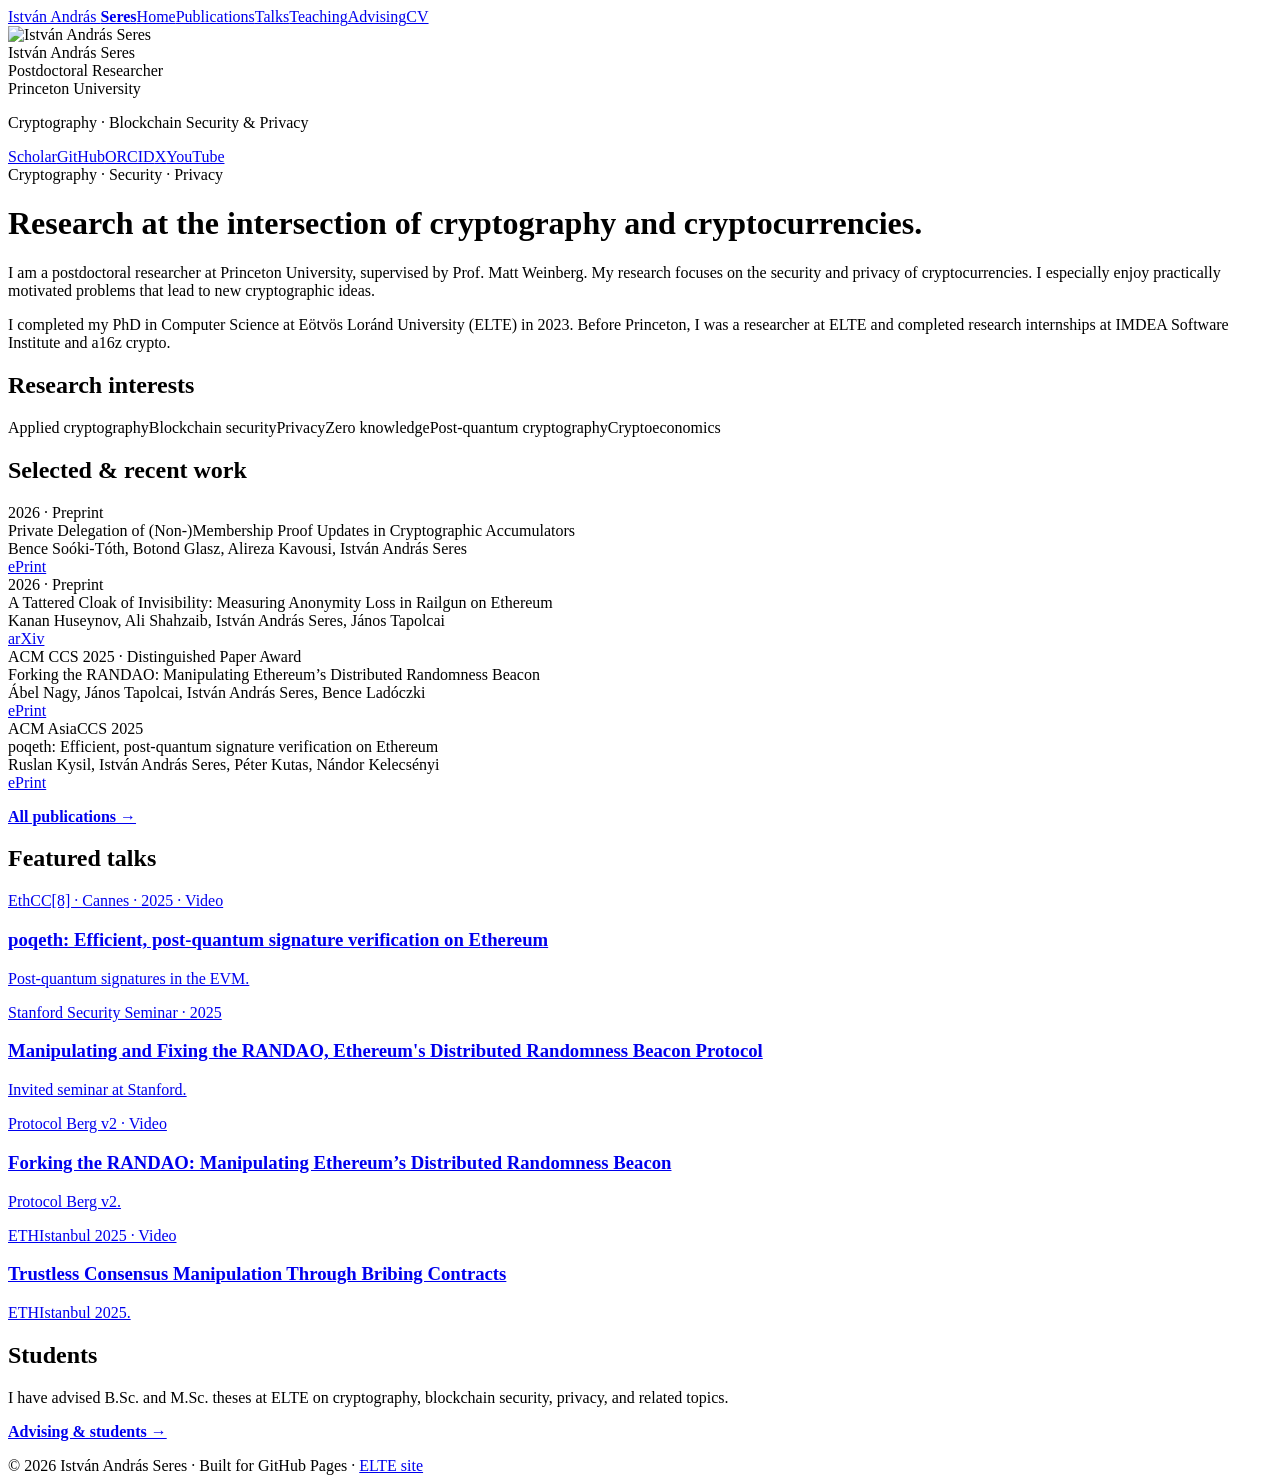
==== index.html @ bbddcc88 "Adding cloudflare script" ====
<!doctype html><html lang="en"><head><meta charset="utf-8"><meta name="viewport" content="width=device-width,initial-scale=1">
<title>Home — István András Seres</title><meta name="description" content="István András Seres — cryptography, blockchain security and privacy.">
<link rel="stylesheet" href="assets/css/style.css"></head><body>
<header><nav><a class="brand" href="index.html">István András <b>Seres</b></a><a class="active" href="index.html">Home</a><a class="" href="publications.html">Publications</a><a class="" href="talks.html">Talks</a><a class="" href="teaching.html">Teaching</a><a class="" href="advising.html">Advising</a><a href="https://istvanseres.web.elte.hu/istvanseres.pdf">CV</a></nav></header>
<div class="wrap"><aside><img class="portrait" src="assets/images/profile.jpg" alt="István András Seres">
<div class="name">István András Seres</div><div class="role">Postdoctoral Researcher<br>Princeton University</div>
<p class="small">Cryptography · Blockchain Security & Privacy</p>
<div class="social"><a class="pill" href="https://scholar.google.com/citations?user=Zni5ZhYAAAAJ&hl=en">Scholar</a><a class="pill" href="https://github.com/seresistvanandras">GitHub</a><a class="pill" href="https://orcid.org/0000-0003-0143-4057">ORCID</a><a class="pill" href="https://x.com/Istvan_A_Seres">X</a><a class="pill" href="https://www.youtube.com/@Istv%C3%A1nAndr%C3%A1sSeres">YouTube</a></div>
</aside><main>
<div class="eyebrow">Cryptography · Security · Privacy</div>
<h1 class="hero">Research at the intersection of <span style="color:var(--orange)">cryptography</span> and cryptocurrencies.</h1>
<p class="lead accent">I am a postdoctoral researcher at Princeton University, supervised by Prof. Matt Weinberg. My research focuses on the security and privacy of cryptocurrencies. I especially enjoy practically motivated problems that lead to new cryptographic ideas.</p>
<p>I completed my PhD in Computer Science at Eötvös Loránd University (ELTE) in 2023. Before Princeton, I was a researcher at ELTE and completed research internships at IMDEA Software Institute and a16z crypto.</p>
<section><h2>Research interests</h2><div class="tags"><span class="tag">Applied cryptography</span><span class="tag">Blockchain security</span><span class="tag">Privacy</span><span class="tag">Zero knowledge</span><span class="tag">Post-quantum cryptography</span><span class="tag">Cryptoeconomics</span></div></section>
<section><h2>Selected & recent work</h2>
<div class="pub"><div class="venue">2026 · Preprint</div><div class="title">Private Delegation of (Non-)Membership Proof Updates in Cryptographic Accumulators</div><div class="authors">Bence Soóki-Tóth, Botond Glasz, Alireza Kavousi, István András Seres</div><div class="links"><a href="https://eprint.iacr.org/2026/832">ePrint</a></div></div>
<div class="pub"><div class="venue">2026 · Preprint</div><div class="title">A Tattered Cloak of Invisibility: Measuring Anonymity Loss in Railgun on Ethereum</div><div class="authors">Kanan Huseynov, Ali Shahzaib, István András Seres, János Tapolcai</div><div class="links"><a href="https://arxiv.org/abs/2606.25926">arXiv</a></div></div>
<div class="pub"><div class="venue">ACM CCS 2025 · Distinguished Paper Award</div><div class="title">Forking the RANDAO: Manipulating Ethereum’s Distributed Randomness Beacon</div><div class="authors">Ábel Nagy, János Tapolcai, István András Seres, Bence Ladóczki</div><div class="links"><a href="https://eprint.iacr.org/2025/037">ePrint</a></div></div>
<div class="pub"><div class="venue">ACM AsiaCCS 2025</div><div class="title">poqeth: Efficient, post-quantum signature verification on Ethereum</div><div class="authors">Ruslan Kysil, István András Seres, Péter Kutas, Nándor Kelecsényi</div><div class="links"><a href="https://eprint.iacr.org/2025/091">ePrint</a></div></div>
<p><a href="publications.html"><b>All publications →</b></a></p></section>
<section><h2>Featured talks</h2><div class="grid">
<a class="card" href="https://www.youtube.com/watch?v=vD854wtMBGk"><div class="kicker">EthCC[8] · Cannes · 2025 · Video</div><h3>poqeth: Efficient, post-quantum signature verification on Ethereum</h3><p>Post-quantum signatures in the EVM.</p></a>
<a class="card" href="https://crypto.stanford.edu/seclab/sem-24-25/seres.html"><div class="kicker">Stanford Security Seminar · 2025</div><h3>Manipulating and Fixing the RANDAO, Ethereum's Distributed Randomness Beacon Protocol</h3><p>Invited seminar at Stanford.</p></a>
<a class="card" href="https://www.youtube.com/watch?v=vMUzq-L0ypo"><div class="kicker">Protocol Berg v2 · Video</div><h3>Forking the RANDAO: Manipulating Ethereum’s Distributed Randomness Beacon</h3><p>Protocol Berg v2.</p></a>
<a class="card" href="https://www.youtube.com/watch?v=PtZuopQH82g"><div class="kicker">ETHIstanbul 2025 · Video</div><h3>Trustless Consensus Manipulation Through Bribing Contracts</h3><p>ETHIstanbul 2025.</p></a>
</div></section>
<section><h2>Students</h2><p>I have advised B.Sc. and M.Sc. theses at ELTE on cryptography, blockchain security, privacy, and related topics.</p><p><a href="advising.html"><b>Advising & students →</b></a></p></section>
</main></div>
<footer>© 2026 István András Seres · Built for GitHub Pages · <a href="https://istvanseres.web.elte.hu/">ELTE site</a></footer>
<!-- Cloudflare Web Analytics --><script type='module' src='https://static.cloudflareinsights.com/beacon.min.js' data-cf-beacon='{"token": "31ae7902332245d4b2b64dac29ed133d"}'></script><!-- End Cloudflare Web Analytics -->
</body>
</html>
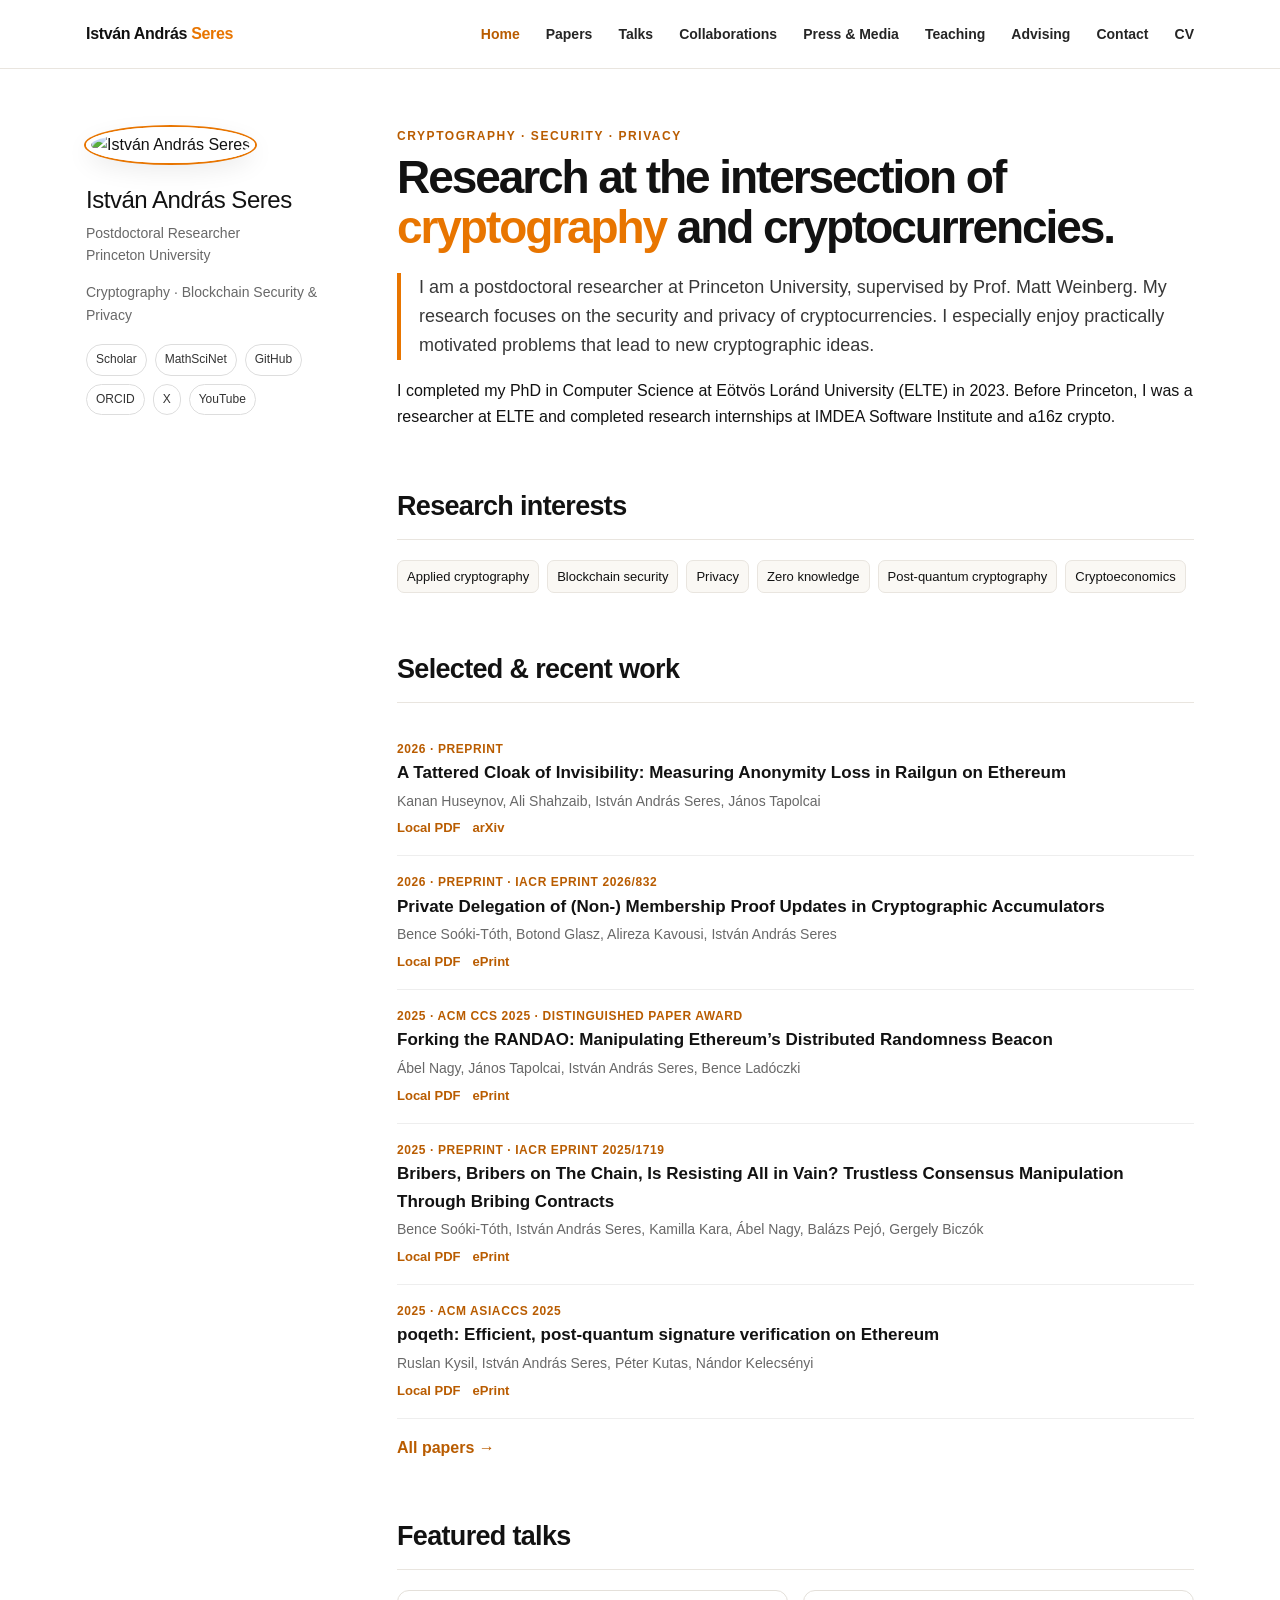
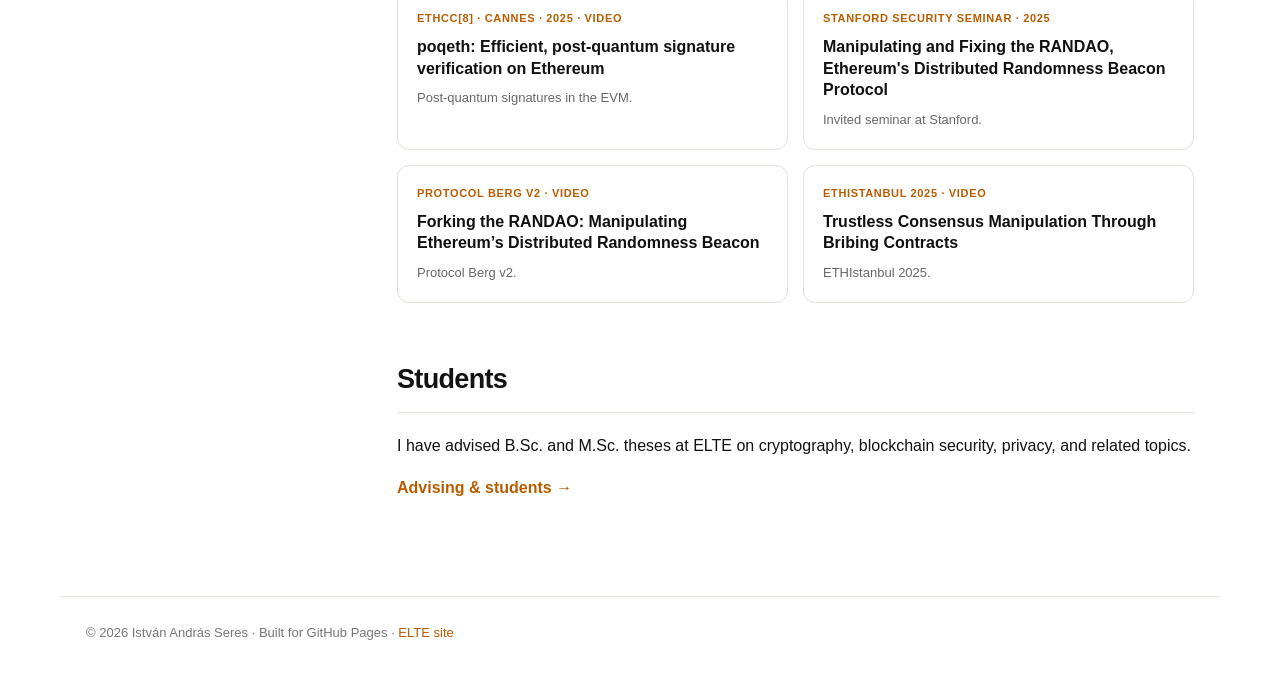
==== commit 627817ee: "a little bit of updates added a few more stuff such as publications, collaboration graph, talks, et " ====
--- a/index.html
+++ b/index.html
@@ -1,23 +1,20 @@
 <!doctype html><html lang="en"><head><meta charset="utf-8"><meta name="viewport" content="width=device-width,initial-scale=1">
-<title>Home — István András Seres</title><meta name="description" content="István András Seres — cryptography, blockchain security and privacy.">
-<link rel="stylesheet" href="assets/css/style.css"></head><body>
-<header><nav><a class="brand" href="index.html">István András <b>Seres</b></a><a class="active" href="index.html">Home</a><a class="" href="publications.html">Publications</a><a class="" href="talks.html">Talks</a><a class="" href="teaching.html">Teaching</a><a class="" href="advising.html">Advising</a><a href="https://istvanseres.web.elte.hu/istvanseres.pdf">CV</a></nav></header>
+<title>Home — István András Seres</title><meta name="description" content="István András Seres — cryptography, blockchain security and privacy."><link rel="canonical" href="https://seresistvanandras.github.io/"><meta property="og:type" content="website"><meta property="og:title" content="Home — István András Seres"><meta property="og:description" content="István András Seres — cryptography, blockchain security and privacy."><meta property="og:url" content="https://seresistvanandras.github.io/"><meta property="og:image" content="https://seresistvanandras.github.io/assets/images/profile.jpg"><meta name="twitter:card" content="summary">
+<link rel="stylesheet" href="assets/css/style.css"><script src="assets/js/mobile-nav.js" defer></script></head><body>
+<a class="skip-link" href="#main-content">Skip to main content</a>
+<header><nav><a class="brand" href="index.html">István András <b>Seres</b></a><a class="active" href="index.html">Home</a><a class="" href="publications.html">Papers</a><a class="" href="talks.html">Talks</a><a href="collaborations.html">Collaborations</a><a href="press.html">Press &amp; Media</a><a class="" href="teaching.html">Teaching</a><a class="" href="advising.html">Advising</a><a href="contact.html">Contact</a><a href="https://istvanseres.web.elte.hu/istvanseres.pdf">CV</a></nav></header>
 <div class="wrap"><aside><img class="portrait" src="assets/images/profile.jpg" alt="István András Seres">
 <div class="name">István András Seres</div><div class="role">Postdoctoral Researcher<br>Princeton University</div>
 <p class="small">Cryptography · Blockchain Security & Privacy</p>
-<div class="social"><a class="pill" href="https://scholar.google.com/citations?user=Zni5ZhYAAAAJ&hl=en">Scholar</a><a class="pill" href="https://github.com/seresistvanandras">GitHub</a><a class="pill" href="https://orcid.org/0000-0003-0143-4057">ORCID</a><a class="pill" href="https://x.com/Istvan_A_Seres">X</a><a class="pill" href="https://www.youtube.com/@Istv%C3%A1nAndr%C3%A1sSeres">YouTube</a></div>
-</aside><main>
+<div class="social"><a class="pill" href="https://scholar.google.com/citations?user=Zni5ZhYAAAAJ&hl=en">Scholar</a><a class="pill" href="https://mathscinet.ams.org/mathscinet/MRAuthorID/1457919">MathSciNet</a><a class="pill" href="https://github.com/seresistvanandras">GitHub</a><a class="pill" href="https://orcid.org/0000-0003-0143-4057">ORCID</a><a class="pill" href="https://x.com/Istvan_A_Seres">X</a><a class="pill" href="https://www.youtube.com/@Istv%C3%A1nAndr%C3%A1sSeres">YouTube</a></div>
+</aside><main id="main-content">
 <div class="eyebrow">Cryptography · Security · Privacy</div>
 <h1 class="hero">Research at the intersection of <span style="color:var(--orange)">cryptography</span> and cryptocurrencies.</h1>
 <p class="lead accent">I am a postdoctoral researcher at Princeton University, supervised by Prof. Matt Weinberg. My research focuses on the security and privacy of cryptocurrencies. I especially enjoy practically motivated problems that lead to new cryptographic ideas.</p>
 <p>I completed my PhD in Computer Science at Eötvös Loránd University (ELTE) in 2023. Before Princeton, I was a researcher at ELTE and completed research internships at IMDEA Software Institute and a16z crypto.</p>
 <section><h2>Research interests</h2><div class="tags"><span class="tag">Applied cryptography</span><span class="tag">Blockchain security</span><span class="tag">Privacy</span><span class="tag">Zero knowledge</span><span class="tag">Post-quantum cryptography</span><span class="tag">Cryptoeconomics</span></div></section>
-<section><h2>Selected & recent work</h2>
-<div class="pub"><div class="venue">2026 · Preprint</div><div class="title">Private Delegation of (Non-)Membership Proof Updates in Cryptographic Accumulators</div><div class="authors">Bence Soóki-Tóth, Botond Glasz, Alireza Kavousi, István András Seres</div><div class="links"><a href="https://eprint.iacr.org/2026/832">ePrint</a></div></div>
-<div class="pub"><div class="venue">2026 · Preprint</div><div class="title">A Tattered Cloak of Invisibility: Measuring Anonymity Loss in Railgun on Ethereum</div><div class="authors">Kanan Huseynov, Ali Shahzaib, István András Seres, János Tapolcai</div><div class="links"><a href="https://arxiv.org/abs/2606.25926">arXiv</a></div></div>
-<div class="pub"><div class="venue">ACM CCS 2025 · Distinguished Paper Award</div><div class="title">Forking the RANDAO: Manipulating Ethereum’s Distributed Randomness Beacon</div><div class="authors">Ábel Nagy, János Tapolcai, István András Seres, Bence Ladóczki</div><div class="links"><a href="https://eprint.iacr.org/2025/037">ePrint</a></div></div>
-<div class="pub"><div class="venue">ACM AsiaCCS 2025</div><div class="title">poqeth: Efficient, post-quantum signature verification on Ethereum</div><div class="authors">Ruslan Kysil, István András Seres, Péter Kutas, Nándor Kelecsényi</div><div class="links"><a href="https://eprint.iacr.org/2025/091">ePrint</a></div></div>
-<p><a href="publications.html"><b>All publications →</b></a></p></section>
+<section><h2>Selected & recent work</h2><div id="home-selected-work"></div>
+<p><a href="publications.html"><b>All papers →</b></a></p></section>
 <section><h2>Featured talks</h2><div class="grid">
 <a class="card" href="https://www.youtube.com/watch?v=vD854wtMBGk"><div class="kicker">EthCC[8] · Cannes · 2025 · Video</div><h3>poqeth: Efficient, post-quantum signature verification on Ethereum</h3><p>Post-quantum signatures in the EVM.</p></a>
 <a class="card" href="https://crypto.stanford.edu/seclab/sem-24-25/seres.html"><div class="kicker">Stanford Security Seminar · 2025</div><h3>Manipulating and Fixing the RANDAO, Ethereum's Distributed Randomness Beacon Protocol</h3><p>Invited seminar at Stanford.</p></a>
@@ -27,6 +24,7 @@
 <section><h2>Students</h2><p>I have advised B.Sc. and M.Sc. theses at ELTE on cryptography, blockchain security, privacy, and related topics.</p><p><a href="advising.html"><b>Advising & students →</b></a></p></section>
 </main></div>
 <footer>© 2026 István András Seres · Built for GitHub Pages · <a href="https://istvanseres.web.elte.hu/">ELTE site</a></footer>
-<!-- Cloudflare Web Analytics --><script type='module' src='https://static.cloudflareinsights.com/beacon.min.js' data-cf-beacon='{"token": "31ae7902332245d4b2b64dac29ed133d"}'></script><!-- End Cloudflare Web Analytics -->
+
+<script src="assets/js/publication-data.js"></script><script src="assets/js/homepage-papers.js"></script><!-- Cloudflare Web Analytics --><script type='module' src='https://static.cloudflareinsights.com/beacon.min.js' data-cf-beacon='{"token": "31ae7902332245d4b2b64dac29ed133d"}'></script><!-- End Cloudflare Web Analytics -->
 </body>
-</html>+</html>
--- a/assets/css/style.css
+++ b/assets/css/style.css
@@ -0,0 +1,41 @@
+
+:root{
+  --ink:#121212;--muted:#686868;--orange:#e87500;--orange-dark:#b95c00;
+  --paper:#fff;--soft:#faf8f4;--line:#e9e5df;--max:1160px
+}
+*{box-sizing:border-box} html{scroll-behavior:smooth}
+ :focus-visible{outline:3px solid var(--orange-dark);outline-offset:3px}
+.skip-link{position:fixed;z-index:100;top:8px;left:8px;transform:translateY(-160%);padding:10px 14px;border-radius:7px;background:#fff;color:var(--ink);box-shadow:0 2px 12px #0003}.skip-link:focus{transform:translateY(0)}
+@media(prefers-reduced-motion:reduce){*,*::before,*::after{scroll-behavior:auto!important;animation-duration:.01ms!important;animation-iteration-count:1!important;transition-duration:.01ms!important}}
+body{margin:0;background:var(--paper);color:var(--ink);font-family:-apple-system,BlinkMacSystemFont,"Segoe UI",Roboto,Helvetica,Arial,sans-serif;line-height:1.62}
+a{color:var(--orange-dark);text-decoration:none}a:hover{text-decoration:underline}
+header{position:sticky;top:0;z-index:20;background:rgba(255,255,255,.95);backdrop-filter:blur(10px);border-bottom:1px solid var(--line)}
+nav{max-width:var(--max);margin:auto;height:68px;padding:0 26px;display:flex;align-items:center;gap:26px}
+.nav-links{display:flex;align-items:center;gap:26px}.mobile-menu-toggle{display:none}
+.brand{margin-right:auto;font-weight:850;color:#111;letter-spacing:-.02em}.brand b{color:var(--orange)}
+nav a:not(.brand){font-size:14px;color:#252525;font-weight:650}
+nav a.active{color:var(--orange-dark)}
+.wrap{max-width:var(--max);margin:auto;padding:58px 26px 80px;display:grid;grid-template-columns:245px minmax(0,1fr);gap:66px}
+aside{position:sticky;top:102px;align-self:start}
+.portrait{width:180px;height:180px;border-radius:50%;object-fit:cover;border:5px solid white;box-shadow:0 0 0 2px var(--orange),0 8px 24px rgba(0,0,0,.08)}
+.name{font-size:24px;line-height:1.15;margin:23px 0 8px;letter-spacing:-.02em}.role,.small{font-size:14px;color:var(--muted)}
+.social{display:flex;gap:8px;flex-wrap:wrap;margin-top:18px}.pill{font-size:12px;color:#333;border:1px solid #ddd;border-radius:999px;padding:5px 9px}.pill:hover{border-color:var(--orange);text-decoration:none}
+.eyebrow{font-size:12px;color:var(--orange-dark);font-weight:850;text-transform:uppercase;letter-spacing:.13em}
+h1.hero{font-size:46px;line-height:1.08;letter-spacing:-.045em;margin:7px 0 20px;max-width:800px}
+.lead{font-size:18px;color:#383838;max-width:800px}.accent{border-left:4px solid var(--orange);padding-left:18px}
+section{margin-top:55px}h2{font-size:27px;letter-spacing:-.025em;border-bottom:1px solid var(--line);padding-bottom:10px;margin-bottom:20px}
+h3{margin-bottom:6px}.tags{display:flex;gap:8px;flex-wrap:wrap}.tag{background:var(--soft);border:1px solid var(--line);padding:5px 9px;border-radius:7px;font-size:13px}
+.pub,.entry{padding:17px 0;border-bottom:1px solid #eee}.venue{font-size:12px;color:var(--orange-dark);font-weight:850;text-transform:uppercase;letter-spacing:.05em}.title{font-size:17px;font-weight:760}.authors,.meta{font-size:14px;color:var(--muted);margin-top:3px}.links{font-size:13px;margin-top:5px}.links a{margin-right:12px;font-weight:650}
+.pub.paper-card{border-radius:8px;padding-left:12px;padding-right:12px;transition:background .15s,border-color .15s}.pub.paper-card:hover{background:var(--soft);border-bottom-color:#e7a86a}.paper-open{padding:0;border:0;background:none;color:inherit;text-align:left;font:inherit;font-weight:760;cursor:pointer}.paper-open::after{content:" ↗";color:var(--orange-dark);font-size:.8em}.paper-open:hover{color:var(--orange-dark)}.paper-open:focus-visible{outline:2px solid rgba(232,117,0,.55);outline-offset:3px;border-radius:2px}.paper-dialog{position:relative;width:min(760px,calc(100% - 32px));max-height:90vh;margin:auto;padding:30px;border:1px solid var(--line);border-radius:14px;background:#fff;color:var(--ink);box-shadow:0 24px 80px rgba(0,0,0,.2)}.paper-dialog::backdrop{background:rgba(18,18,18,.58);backdrop-filter:blur(2px)}.paper-dialog h2{max-width:650px;margin:8px 28px 10px 0;padding:0;border:0;font-size:26px;line-height:1.2;letter-spacing:-.03em}.paper-dialog h3{margin:22px 0 5px;font-size:15px}.paper-dialog-venue,.paper-dialog-authors,.paper-dialog-abstract{font-size:14px;color:#424242}.paper-dialog-abstract{line-height:1.7}.paper-pdf{display:inline-block;margin-top:20px;padding:10px 15px;border-radius:8px;background:var(--orange);color:#fff;font-size:14px;font-weight:750}.paper-pdf:hover{background:var(--orange-dark);text-decoration:none}
+.grid{display:grid;grid-template-columns:1fr 1fr;gap:15px}.card{display:block;border:1px solid #e4e0da;border-radius:12px;padding:19px;color:#111;background:#fff;transition:.15s}.card:hover{border-color:#e7a86a;box-shadow:0 7px 24px rgba(0,0,0,.055);transform:translateY(-1px);text-decoration:none}.card .kicker{font-size:11px;text-transform:uppercase;letter-spacing:.06em;color:var(--orange-dark);font-weight:850}.card h3{font-size:16px;line-height:1.35;margin:8px 0}.card p{font-size:13px;color:var(--muted);margin:0}
+.notice{background:var(--soft);border-left:3px solid var(--orange);padding:14px 17px;border-radius:5px;font-size:14px}
+.talkmap-section{margin-top:36px}.talkmap-section h2{margin-bottom:8px}.map-intro{color:var(--muted);font-size:14px;margin:0 0 16px}#talk-map{position:relative;aspect-ratio:2/1;overflow:hidden;border:1px solid #dbe4de;border-radius:12px;background:#eaf1f5;box-shadow:0 10px 30px rgba(27,47,63,.08)}.map-viewport{position:absolute;inset:0;overflow:hidden;cursor:grab;touch-action:none}.map-viewport.is-dragging{cursor:grabbing}.map-canvas{position:absolute;inset:0;transform-origin:center center;will-change:transform}#world-map{display:block;width:100%;height:100%;object-fit:fill;opacity:.96}#map-markers{position:absolute;inset:0}.map-marker{position:absolute;z-index:1;width:30px;height:30px;padding:0;transform:translate(-50%,-50%) scale(var(--marker-scale,1));transform-origin:center;border:0;border-radius:50%;background:transparent;cursor:pointer}.marker-halo{display:grid;place-items:center;width:100%;height:100%;transform:scale(var(--halo-scale,1));transform-origin:center;border-radius:50%;background:rgba(232,117,0,.2);transition:transform .15s,background .15s}.marker-core{display:grid;place-items:center;width:12px;height:12px;transform:scale(var(--core-scale,1));transform-origin:center;border:2px solid white;border-radius:50%;background:#d96500;box-shadow:0 1px 5px rgba(0,0,0,.25);color:white;font:700 9px system-ui,sans-serif}.map-marker:hover .marker-halo,.map-marker:focus-visible .marker-halo{background:rgba(232,117,0,.32)}.map-marker:focus-visible{outline:2px solid #813b00;outline-offset:2px}.map-controls{position:absolute;z-index:3;top:12px;right:12px;display:grid;gap:5px}.map-controls button{min-width:34px;height:34px;border:1px solid #d8dfda;border-radius:7px;background:rgba(255,255,255,.96);color:#34463a;box-shadow:0 2px 8px rgba(0,0,0,.12);font:700 20px/1 system-ui,sans-serif;cursor:pointer}.map-controls button:last-child{font-size:11px;padding:0 8px}.map-controls button:hover{background:#f5f8f5;border-color:#adbdb2}.map-caption{position:absolute;left:16px;bottom:14px;display:flex;gap:8px;align-items:center;border:1px solid rgba(220,231,223,.9);border-radius:999px;background:rgba(255,255,255,.94);padding:8px 12px;font-size:12px;color:#45584b;box-shadow:0 2px 10px rgba(0,0,0,.05);pointer-events:none}.map-caption-mark{width:9px;height:9px;border-radius:50%;background:var(--orange)}.map-credit{position:absolute;right:11px;bottom:9px;padding:4px 7px;border-radius:4px;background:rgba(255,255,255,.86);font-size:9px;color:#65746a;pointer-events:none}.talk-index-details{margin-top:13px}.talk-index-details summary{cursor:pointer;color:#515b53;font-size:13px;font-weight:700}.talk-detail{position:relative;width:min(760px,calc(100% - 32px));max-height:90vh;margin:auto;padding:22px;border:1px solid var(--line);border-radius:12px;background:var(--soft);color:var(--ink)}.talk-detail::backdrop{background:rgba(18,18,18,.55);backdrop-filter:blur(2px)}.talk-detail h3{font-size:19px;line-height:1.35;margin:8px 28px 4px 0}.talk-detail p{margin:8px 0}.talk-meta{color:var(--muted);font-size:14px}.detail-close{position:absolute;right:12px;top:10px;border:0;background:transparent;font-size:25px;cursor:pointer;color:var(--muted)}.video-frame{position:relative;width:100%;max-width:680px;aspect-ratio:16/9;margin-top:15px}.video-frame iframe{position:absolute;inset:0;width:100%;height:100%;border:0;border-radius:8px}.talk-index{display:grid;grid-template-columns:1fr 1fr;gap:8px;margin-top:16px}.talk-index-item,.talk-choice{text-align:left;padding:11px 13px;border:1px solid var(--line);border-radius:8px;background:#fff;color:var(--ink);font:inherit;cursor:pointer}.talk-index-item:hover,.talk-choice:hover{border-color:#e7a86a;background:var(--soft)}.talk-index-item span,.talk-index-item small,.talk-choice span,.talk-choice small{display:block}.talk-index-item span,.talk-choice span{font-weight:700;font-size:13px;line-height:1.35}.talk-index-item small,.talk-choice small{color:var(--muted);font-size:11px;margin-top:4px}.choice-list{display:grid;gap:9px;margin-top:16px}
+.talk-explorer{margin:20px 0 0;padding:18px;border:1px solid var(--line);border-radius:12px;background:#fff}.talk-stats{display:flex;gap:0;margin-bottom:18px;border-bottom:1px solid var(--line);padding-bottom:15px}.talk-stat{display:flex;align-items:baseline;gap:6px;padding:0 18px;border-right:1px solid var(--line)}.talk-stat:first-child{padding-left:0}.talk-stat:last-child{border-right:0}.talk-stat strong{font-size:22px;line-height:1;color:#252a26}.talk-stat span{font-size:12px;color:var(--muted)}.talk-search-label{display:block;margin-bottom:6px;font-weight:750;font-size:13px}.talk-search{width:100%;padding:11px 13px;border:1px solid #d9d5cf;border-radius:8px;background:#fff;color:var(--ink);font:inherit;font-size:14px}.talk-search:focus{outline:2px solid rgba(232,117,0,.35);border-color:var(--orange)}.talk-search-results{max-height:290px;overflow:auto;margin-top:8px;padding:8px;border:1px solid var(--line);border-radius:8px;background:#fcfbf9}.search-result-count{margin:0 0 7px;color:var(--muted);font-size:12px}.talk-search-result{display:block;width:100%;padding:9px;text-align:left;border:0;border-radius:6px;background:transparent;color:var(--ink);cursor:pointer}.talk-search-result:hover{background:#f0ece5}.talk-search-result span,.talk-search-result small{display:block}.talk-search-result span{font-weight:700;font-size:13px}.talk-search-result small{margin-top:3px;color:var(--muted);font-size:11px}.search-empty{margin:6px 0;color:var(--muted);font-size:13px}.talk-aggregate-grid{display:grid;grid-template-columns:1fr 1fr;gap:22px;margin-top:20px}.talk-aggregate h3{margin:0 0 9px;font-size:14px}.aggregate-list{display:grid;grid-template-columns:1fr 1fr;gap:6px}.aggregate-item{display:flex;justify-content:space-between;align-items:center;gap:6px;padding:7px 9px;border:1px solid #ebe7e1;border-radius:7px;background:#fbfaf8;text-align:left;color:#333;font:inherit;font-size:12px;cursor:pointer}.aggregate-item:hover{border-color:#e7a86a;background:#fff}.aggregate-item span{min-width:0}.aggregate-item small{display:block;color:var(--muted);font-size:10px}.aggregate-item b{flex:none;color:var(--orange-dark);font-size:11px}
+.page-title{font-size:40px;line-height:1.1;letter-spacing:-.04em;margin:5px 0 12px}
+.year{font-size:22px;margin-top:36px;color:#333}
+.student{padding:15px 0;border-bottom:1px solid #eee}.student b{font-size:16px}
+.publication-explorer{margin:25px 0 10px;padding:18px;border:1px solid var(--line);border-radius:12px;background:var(--soft)}.publication-search-label,.publication-filter-row label{display:block;font-size:13px;font-weight:750}.publication-search{width:100%;margin-top:6px;padding:11px 13px;border:1px solid #d9d5cf;border-radius:8px;background:#fff;color:var(--ink);font:inherit;font-size:14px}.publication-search:focus,.publication-filter-row select:focus{outline:2px solid rgba(232,117,0,.35);border-color:var(--orange)}.publication-filter-row{display:flex;align-items:end;gap:12px;flex-wrap:wrap;margin-top:13px}.publication-filter-row label{flex:1;min-width:150px}.publication-filter-row select{display:block;width:100%;margin-top:5px;padding:9px 10px;border:1px solid #d9d5cf;border-radius:7px;background:#fff;color:var(--ink);font:inherit;font-size:13px}.publication-filter-row button{padding:9px 12px;border:1px solid #ddd6cd;border-radius:7px;background:#fff;color:#38332e;font:650 13px -apple-system,BlinkMacSystemFont,"Segoe UI",sans-serif;cursor:pointer}.publication-filter-row button:hover{border-color:var(--orange);color:var(--orange-dark)}.publication-results-count{margin:10px 0 0;color:var(--muted);font-size:12px}.publication-year-group{margin-top:0}.publication-year-group[hidden],.paper-card[hidden]{display:none}
+.collab-view-toggle{display:flex;gap:6px;margin-top:12px}.collab-view-toggle button{padding:7px 12px;border:1px solid var(--line);border-radius:7px;background:#fff;color:#38332e;font:650 13px -apple-system,BlinkMacSystemFont,"Segoe UI",sans-serif;cursor:pointer}.collab-view-toggle button.is-active{border-color:var(--orange);background:#fff5e9;color:var(--orange-dark)}.collab-list{display:grid;grid-template-columns:repeat(2,minmax(0,1fr));gap:10px;margin-top:16px}.collab-list[hidden],.collab-list-item[hidden],.collab-graph-wrap[hidden]{display:none!important}.collab-list-item{min-width:0;border:1px solid var(--line);border-radius:9px;background:#fff}.collab-list-item>summary{display:flex;align-items:center;gap:10px;padding:10px 12px;cursor:pointer;list-style:none}.collab-list-item>summary::-webkit-details-marker{display:none}.collab-list-item>summary:focus-visible{outline:2px solid var(--orange);outline-offset:2px;border-radius:8px}.collab-list-avatar{display:grid;place-items:center;flex:none;width:38px;height:38px;overflow:hidden;border-radius:50%;background:#f4e7d8;color:#8a4b12;font-size:12px;font-weight:800}.collab-list-avatar img{width:100%;height:100%;object-fit:cover}.collab-list-name{min-width:0;overflow-wrap:anywhere;font-size:14px;font-weight:750}.collab-list-total{margin-left:auto;flex:none;color:var(--muted);font-size:12px}.collab-list-body{padding:0 12px 10px 60px;font-size:13px}.collab-list-body ul{margin:6px 0 0;padding-left:17px}.collab-list-body li{margin:5px 0}.collab-list-body a{overflow-wrap:anywhere}
+footer{max-width:var(--max);margin:auto;border-top:1px solid var(--line);padding:25px 26px 40px;color:#777;font-size:13px}
+@media(max-width:980px){header nav{height:auto;min-height:64px;padding:9px 18px;gap:0;flex-wrap:wrap}.nav-links{display:none;flex-basis:100%;flex-direction:column;align-items:stretch;gap:0;padding:3px 0 5px}header nav.is-open .nav-links{display:flex}.nav-links a{padding:10px 4px;border-top:1px solid var(--line);font-size:15px!important}.mobile-menu-toggle{display:inline-flex;align-items:center;gap:8px;padding:8px 11px;border:1px solid var(--line);border-radius:8px;background:#fff;color:var(--ink);font:650 14px -apple-system,BlinkMacSystemFont,"Segoe UI",sans-serif;cursor:pointer}.mobile-menu-toggle:hover,.mobile-menu-toggle:focus-visible{border-color:var(--orange);outline-color:var(--orange)}}
+@media(max-width:820px){nav{height:auto;min-height:64px;padding:9px 18px;gap:0;flex-wrap:wrap}.brand{min-height:44px;display:flex;align-items:center}.nav-links{display:none;flex-basis:100%;flex-direction:column;align-items:stretch;gap:0;padding:3px 0 5px}nav.is-open .nav-links{display:flex}.nav-links a{padding:10px 4px;border-top:1px solid var(--line);font-size:15px!important}.mobile-menu-toggle{display:inline-flex;align-items:center;gap:8px;padding:8px 11px;border:1px solid var(--line);border-radius:8px;background:#fff;color:var(--ink);font:650 14px -apple-system,BlinkMacSystemFont,"Segoe UI",sans-serif;cursor:pointer}.mobile-menu-toggle:hover,.mobile-menu-toggle:focus-visible{border-color:var(--orange);outline-color:var(--orange)}.wrap{grid-template-columns:1fr;gap:38px;padding-top:38px}aside{position:static}.portrait{width:150px;height:150px}h1.hero,.page-title{font-size:35px}.grid,.talk-index,.talk-aggregate-grid{grid-template-columns:1fr}.collab-list{grid-template-columns:1fr}#talk-map{min-height:0}.map-caption{left:9px;bottom:9px;padding:6px 9px;font-size:10px}.map-credit{right:5px;bottom:5px;font-size:8px}.map-controls{top:7px;right:7px;gap:4px}.map-controls button{min-width:30px;height:30px}.map-marker{width:34px;height:34px}.talk-explorer{padding:14px}.talk-stat{padding:0 12px}.aggregate-list{grid-template-columns:1fr 1fr}}
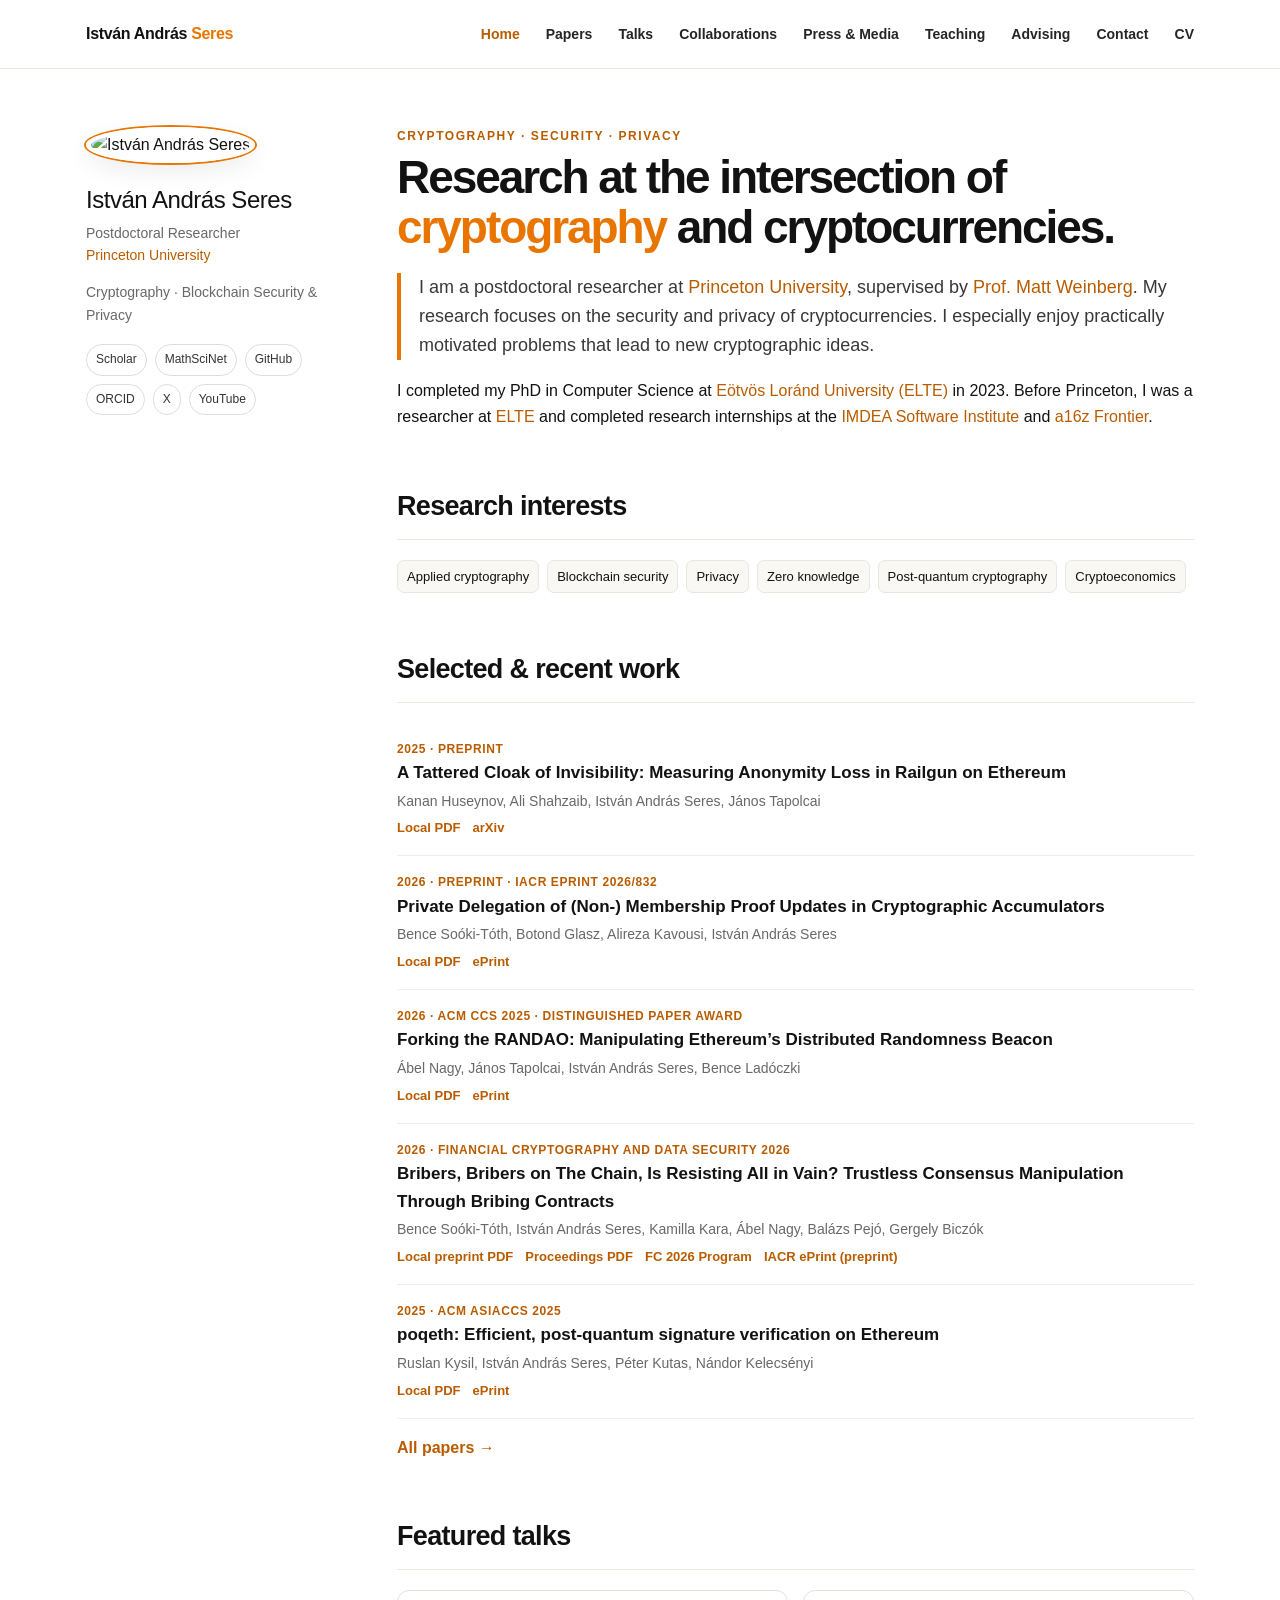
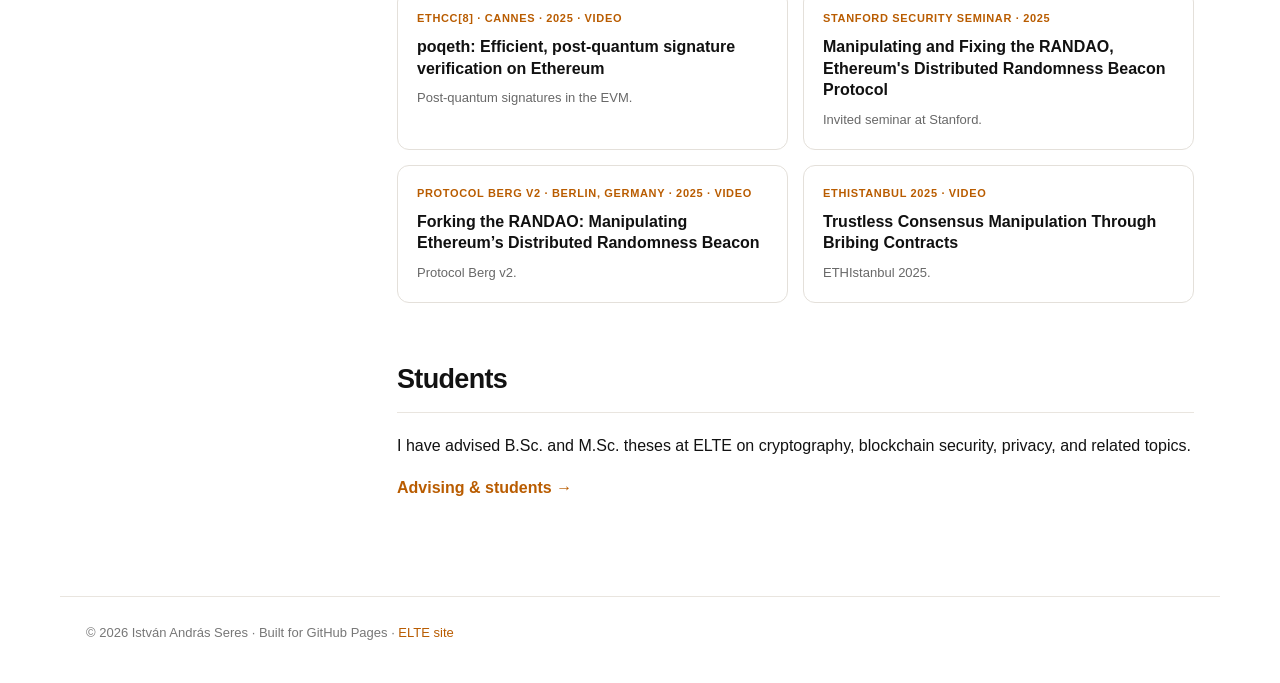
==== commit 300d4656: "added more info" ====
--- a/index.html
+++ b/index.html
@@ -1,24 +1,25 @@
 <!doctype html><html lang="en"><head><meta charset="utf-8"><meta name="viewport" content="width=device-width,initial-scale=1">
-<title>Home — István András Seres</title><meta name="description" content="István András Seres — cryptography, blockchain security and privacy."><link rel="canonical" href="https://seresistvanandras.github.io/"><meta property="og:type" content="website"><meta property="og:title" content="Home — István András Seres"><meta property="og:description" content="István András Seres — cryptography, blockchain security and privacy."><meta property="og:url" content="https://seresistvanandras.github.io/"><meta property="og:image" content="https://seresistvanandras.github.io/assets/images/profile.jpg"><meta name="twitter:card" content="summary">
+<title>Home — István András Seres</title><meta name="description" content="István András Seres is a postdoctoral researcher at Princeton working on cryptography, blockchain security, and privacy."><link rel="canonical" href="https://seresistvanandras.github.io/"><meta property="og:type" content="website"><meta property="og:title" content="Home — István András Seres"><meta property="og:description" content="István András Seres is a postdoctoral researcher at Princeton working on cryptography, blockchain security, and privacy."><meta property="og:url" content="https://seresistvanandras.github.io/"><meta property="og:image" content="https://seresistvanandras.github.io/assets/images/profile.jpg"><meta name="twitter:card" content="summary">
+<script type="application/ld+json">{"@context":"https://schema.org","@type":"Person","name":"István András Seres","url":"https://seresistvanandras.github.io/","image":"https://seresistvanandras.github.io/assets/images/profile.jpg","jobTitle":"Postdoctoral Researcher","affiliation":[{"@type":"Organization","name":"Princeton University","url":"https://www.princeton.edu/"},{"@type":"Organization","name":"Eötvös Loránd University","url":"https://www.elte.hu/"}],"sameAs":["https://scholar.google.com/citations?user=Zni5ZhYAAAAJ&hl=en","https://orcid.org/0000-0003-0143-4057","https://github.com/seresistvanandras"]}</script>
 <link rel="stylesheet" href="assets/css/style.css"><script src="assets/js/mobile-nav.js" defer></script></head><body>
 <a class="skip-link" href="#main-content">Skip to main content</a>
-<header><nav><a class="brand" href="index.html">István András <b>Seres</b></a><a class="active" href="index.html">Home</a><a class="" href="publications.html">Papers</a><a class="" href="talks.html">Talks</a><a href="collaborations.html">Collaborations</a><a href="press.html">Press &amp; Media</a><a class="" href="teaching.html">Teaching</a><a class="" href="advising.html">Advising</a><a href="contact.html">Contact</a><a href="https://istvanseres.web.elte.hu/istvanseres.pdf">CV</a></nav></header>
+<header><nav data-shared-navigation aria-label="Primary"><a class="brand" href="index.html">István András <b>Seres</b></a><a class="active" href="index.html">Home</a><a class="" href="publications.html">Papers</a><a class="" href="talks.html">Talks</a><a href="collaborations.html">Collaborations</a><a href="press.html">Press &amp; Media</a><a class="" href="teaching.html">Teaching</a><a class="" href="advising.html">Advising</a><a href="contact.html">Contact</a><a href="https://istvanseres.web.elte.hu/istvanseres.pdf">CV</a></nav></header>
 <div class="wrap"><aside><img class="portrait" src="assets/images/profile.jpg" alt="István András Seres">
-<div class="name">István András Seres</div><div class="role">Postdoctoral Researcher<br>Princeton University</div>
+<div class="name">István András Seres</div><div class="role">Postdoctoral Researcher<br><a href="https://www.princeton.edu/">Princeton University</a></div>
 <p class="small">Cryptography · Blockchain Security & Privacy</p>
 <div class="social"><a class="pill" href="https://scholar.google.com/citations?user=Zni5ZhYAAAAJ&hl=en">Scholar</a><a class="pill" href="https://mathscinet.ams.org/mathscinet/MRAuthorID/1457919">MathSciNet</a><a class="pill" href="https://github.com/seresistvanandras">GitHub</a><a class="pill" href="https://orcid.org/0000-0003-0143-4057">ORCID</a><a class="pill" href="https://x.com/Istvan_A_Seres">X</a><a class="pill" href="https://www.youtube.com/@Istv%C3%A1nAndr%C3%A1sSeres">YouTube</a></div>
 </aside><main id="main-content">
 <div class="eyebrow">Cryptography · Security · Privacy</div>
 <h1 class="hero">Research at the intersection of <span style="color:var(--orange)">cryptography</span> and cryptocurrencies.</h1>
-<p class="lead accent">I am a postdoctoral researcher at Princeton University, supervised by Prof. Matt Weinberg. My research focuses on the security and privacy of cryptocurrencies. I especially enjoy practically motivated problems that lead to new cryptographic ideas.</p>
-<p>I completed my PhD in Computer Science at Eötvös Loránd University (ELTE) in 2023. Before Princeton, I was a researcher at ELTE and completed research internships at IMDEA Software Institute and a16z crypto.</p>
+<p class="lead accent">I am a postdoctoral researcher at <a href="https://www.princeton.edu/">Princeton University</a>, supervised by <a href="https://www.cs.princeton.edu/~smattw/">Prof. Matt Weinberg</a>. My research focuses on the security and privacy of cryptocurrencies. I especially enjoy practically motivated problems that lead to new cryptographic ideas.</p>
+<p>I completed my PhD in Computer Science at <a href="https://www.elte.hu/en">Eötvös Loránd University (ELTE)</a> in 2023. Before Princeton, I was a researcher at <a href="https://www.elte.hu/en">ELTE</a> and completed research internships at the <a href="https://software.imdea.org/">IMDEA Software Institute</a> and <a href="https://a16z.com/a16z-frontier/">a16z Frontier</a>.</p>
 <section><h2>Research interests</h2><div class="tags"><span class="tag">Applied cryptography</span><span class="tag">Blockchain security</span><span class="tag">Privacy</span><span class="tag">Zero knowledge</span><span class="tag">Post-quantum cryptography</span><span class="tag">Cryptoeconomics</span></div></section>
 <section><h2>Selected & recent work</h2><div id="home-selected-work"></div>
 <p><a href="publications.html"><b>All papers →</b></a></p></section>
 <section><h2>Featured talks</h2><div class="grid">
 <a class="card" href="https://www.youtube.com/watch?v=vD854wtMBGk"><div class="kicker">EthCC[8] · Cannes · 2025 · Video</div><h3>poqeth: Efficient, post-quantum signature verification on Ethereum</h3><p>Post-quantum signatures in the EVM.</p></a>
 <a class="card" href="https://crypto.stanford.edu/seclab/sem-24-25/seres.html"><div class="kicker">Stanford Security Seminar · 2025</div><h3>Manipulating and Fixing the RANDAO, Ethereum's Distributed Randomness Beacon Protocol</h3><p>Invited seminar at Stanford.</p></a>
-<a class="card" href="https://www.youtube.com/watch?v=vMUzq-L0ypo"><div class="kicker">Protocol Berg v2 · Video</div><h3>Forking the RANDAO: Manipulating Ethereum’s Distributed Randomness Beacon</h3><p>Protocol Berg v2.</p></a>
+<a class="card" href="https://www.youtube.com/watch?v=vMUzq-L0ypo"><div class="kicker">Protocol Berg v2 · Berlin, Germany · 2025 · Video</div><h3>Forking the RANDAO: Manipulating Ethereum’s Distributed Randomness Beacon</h3><p>Protocol Berg v2.</p></a>
 <a class="card" href="https://www.youtube.com/watch?v=PtZuopQH82g"><div class="kicker">ETHIstanbul 2025 · Video</div><h3>Trustless Consensus Manipulation Through Bribing Contracts</h3><p>ETHIstanbul 2025.</p></a>
 </div></section>
 <section><h2>Students</h2><p>I have advised B.Sc. and M.Sc. theses at ELTE on cryptography, blockchain security, privacy, and related topics.</p><p><a href="advising.html"><b>Advising & students →</b></a></p></section>
--- a/assets/css/style.css
+++ b/assets/css/style.css
@@ -31,11 +31,63 @@
 .notice{background:var(--soft);border-left:3px solid var(--orange);padding:14px 17px;border-radius:5px;font-size:14px}
 .talkmap-section{margin-top:36px}.talkmap-section h2{margin-bottom:8px}.map-intro{color:var(--muted);font-size:14px;margin:0 0 16px}#talk-map{position:relative;aspect-ratio:2/1;overflow:hidden;border:1px solid #dbe4de;border-radius:12px;background:#eaf1f5;box-shadow:0 10px 30px rgba(27,47,63,.08)}.map-viewport{position:absolute;inset:0;overflow:hidden;cursor:grab;touch-action:none}.map-viewport.is-dragging{cursor:grabbing}.map-canvas{position:absolute;inset:0;transform-origin:center center;will-change:transform}#world-map{display:block;width:100%;height:100%;object-fit:fill;opacity:.96}#map-markers{position:absolute;inset:0}.map-marker{position:absolute;z-index:1;width:30px;height:30px;padding:0;transform:translate(-50%,-50%) scale(var(--marker-scale,1));transform-origin:center;border:0;border-radius:50%;background:transparent;cursor:pointer}.marker-halo{display:grid;place-items:center;width:100%;height:100%;transform:scale(var(--halo-scale,1));transform-origin:center;border-radius:50%;background:rgba(232,117,0,.2);transition:transform .15s,background .15s}.marker-core{display:grid;place-items:center;width:12px;height:12px;transform:scale(var(--core-scale,1));transform-origin:center;border:2px solid white;border-radius:50%;background:#d96500;box-shadow:0 1px 5px rgba(0,0,0,.25);color:white;font:700 9px system-ui,sans-serif}.map-marker:hover .marker-halo,.map-marker:focus-visible .marker-halo{background:rgba(232,117,0,.32)}.map-marker:focus-visible{outline:2px solid #813b00;outline-offset:2px}.map-controls{position:absolute;z-index:3;top:12px;right:12px;display:grid;gap:5px}.map-controls button{min-width:34px;height:34px;border:1px solid #d8dfda;border-radius:7px;background:rgba(255,255,255,.96);color:#34463a;box-shadow:0 2px 8px rgba(0,0,0,.12);font:700 20px/1 system-ui,sans-serif;cursor:pointer}.map-controls button:last-child{font-size:11px;padding:0 8px}.map-controls button:hover{background:#f5f8f5;border-color:#adbdb2}.map-caption{position:absolute;left:16px;bottom:14px;display:flex;gap:8px;align-items:center;border:1px solid rgba(220,231,223,.9);border-radius:999px;background:rgba(255,255,255,.94);padding:8px 12px;font-size:12px;color:#45584b;box-shadow:0 2px 10px rgba(0,0,0,.05);pointer-events:none}.map-caption-mark{width:9px;height:9px;border-radius:50%;background:var(--orange)}.map-credit{position:absolute;right:11px;bottom:9px;padding:4px 7px;border-radius:4px;background:rgba(255,255,255,.86);font-size:9px;color:#65746a;pointer-events:none}.talk-index-details{margin-top:13px}.talk-index-details summary{cursor:pointer;color:#515b53;font-size:13px;font-weight:700}.talk-detail{position:relative;width:min(760px,calc(100% - 32px));max-height:90vh;margin:auto;padding:22px;border:1px solid var(--line);border-radius:12px;background:var(--soft);color:var(--ink)}.talk-detail::backdrop{background:rgba(18,18,18,.55);backdrop-filter:blur(2px)}.talk-detail h3{font-size:19px;line-height:1.35;margin:8px 28px 4px 0}.talk-detail p{margin:8px 0}.talk-meta{color:var(--muted);font-size:14px}.detail-close{position:absolute;right:12px;top:10px;border:0;background:transparent;font-size:25px;cursor:pointer;color:var(--muted)}.video-frame{position:relative;width:100%;max-width:680px;aspect-ratio:16/9;margin-top:15px}.video-frame iframe{position:absolute;inset:0;width:100%;height:100%;border:0;border-radius:8px}.talk-index{display:grid;grid-template-columns:1fr 1fr;gap:8px;margin-top:16px}.talk-index-item,.talk-choice{text-align:left;padding:11px 13px;border:1px solid var(--line);border-radius:8px;background:#fff;color:var(--ink);font:inherit;cursor:pointer}.talk-index-item:hover,.talk-choice:hover{border-color:#e7a86a;background:var(--soft)}.talk-index-item span,.talk-index-item small,.talk-choice span,.talk-choice small{display:block}.talk-index-item span,.talk-choice span{font-weight:700;font-size:13px;line-height:1.35}.talk-index-item small,.talk-choice small{color:var(--muted);font-size:11px;margin-top:4px}.choice-list{display:grid;gap:9px;margin-top:16px}
 .talk-explorer{margin:20px 0 0;padding:18px;border:1px solid var(--line);border-radius:12px;background:#fff}.talk-stats{display:flex;gap:0;margin-bottom:18px;border-bottom:1px solid var(--line);padding-bottom:15px}.talk-stat{display:flex;align-items:baseline;gap:6px;padding:0 18px;border-right:1px solid var(--line)}.talk-stat:first-child{padding-left:0}.talk-stat:last-child{border-right:0}.talk-stat strong{font-size:22px;line-height:1;color:#252a26}.talk-stat span{font-size:12px;color:var(--muted)}.talk-search-label{display:block;margin-bottom:6px;font-weight:750;font-size:13px}.talk-search{width:100%;padding:11px 13px;border:1px solid #d9d5cf;border-radius:8px;background:#fff;color:var(--ink);font:inherit;font-size:14px}.talk-search:focus{outline:2px solid rgba(232,117,0,.35);border-color:var(--orange)}.talk-search-results{max-height:290px;overflow:auto;margin-top:8px;padding:8px;border:1px solid var(--line);border-radius:8px;background:#fcfbf9}.search-result-count{margin:0 0 7px;color:var(--muted);font-size:12px}.talk-search-result{display:block;width:100%;padding:9px;text-align:left;border:0;border-radius:6px;background:transparent;color:var(--ink);cursor:pointer}.talk-search-result:hover{background:#f0ece5}.talk-search-result span,.talk-search-result small{display:block}.talk-search-result span{font-weight:700;font-size:13px}.talk-search-result small{margin-top:3px;color:var(--muted);font-size:11px}.search-empty{margin:6px 0;color:var(--muted);font-size:13px}.talk-aggregate-grid{display:grid;grid-template-columns:1fr 1fr;gap:22px;margin-top:20px}.talk-aggregate h3{margin:0 0 9px;font-size:14px}.aggregate-list{display:grid;grid-template-columns:1fr 1fr;gap:6px}.aggregate-item{display:flex;justify-content:space-between;align-items:center;gap:6px;padding:7px 9px;border:1px solid #ebe7e1;border-radius:7px;background:#fbfaf8;text-align:left;color:#333;font:inherit;font-size:12px;cursor:pointer}.aggregate-item:hover{border-color:#e7a86a;background:#fff}.aggregate-item span{min-width:0}.aggregate-item small{display:block;color:var(--muted);font-size:10px}.aggregate-item b{flex:none;color:var(--orange-dark);font-size:11px}
+.talk-map-filters{display:flex;align-items:end;gap:10px;flex-wrap:wrap;margin:0 0 8px}.talk-map-filters label{min-width:150px;font-size:12px;font-weight:750}.talk-map-filters select{display:block;width:100%;margin-top:4px;padding:8px 10px;border:1px solid #d9d5cf;border-radius:7px;background:#fff;color:var(--ink);font:inherit;font-size:13px}.talk-map-filters button{padding:8px 11px;border:1px solid #ddd6cd;border-radius:7px;background:#fff;color:#38332e;font:650 12px -apple-system,BlinkMacSystemFont,"Segoe UI",sans-serif;cursor:pointer}.talk-map-filters button:hover{border-color:var(--orange);color:var(--orange-dark)}.talk-map-filters select:focus-visible,.talk-map-filters button:focus-visible{outline:2px solid rgba(232,117,0,.55);outline-offset:2px}.talk-filter-help{margin:0;color:var(--muted);font-size:11px;line-height:1.5}
 .page-title{font-size:40px;line-height:1.1;letter-spacing:-.04em;margin:5px 0 12px}
 .year{font-size:22px;margin-top:36px;color:#333}
-.student{padding:15px 0;border-bottom:1px solid #eee}.student b{font-size:16px}
+.student{padding:15px 0;border-bottom:1px solid #eee}.student b{font-size:16px}.student.has-portrait{display:grid;grid-template-columns:80px minmax(0,1fr);align-items:center;gap:16px}.student-portrait{display:block;width:80px;height:80px;object-fit:cover;object-position:center 34%;border:2px solid #fff;border-radius:50%;box-shadow:0 0 0 1px var(--line),0 4px 14px rgba(0,0,0,.09)}
 .publication-explorer{margin:25px 0 10px;padding:18px;border:1px solid var(--line);border-radius:12px;background:var(--soft)}.publication-search-label,.publication-filter-row label{display:block;font-size:13px;font-weight:750}.publication-search{width:100%;margin-top:6px;padding:11px 13px;border:1px solid #d9d5cf;border-radius:8px;background:#fff;color:var(--ink);font:inherit;font-size:14px}.publication-search:focus,.publication-filter-row select:focus{outline:2px solid rgba(232,117,0,.35);border-color:var(--orange)}.publication-filter-row{display:flex;align-items:end;gap:12px;flex-wrap:wrap;margin-top:13px}.publication-filter-row label{flex:1;min-width:150px}.publication-filter-row select{display:block;width:100%;margin-top:5px;padding:9px 10px;border:1px solid #d9d5cf;border-radius:7px;background:#fff;color:var(--ink);font:inherit;font-size:13px}.publication-filter-row button{padding:9px 12px;border:1px solid #ddd6cd;border-radius:7px;background:#fff;color:#38332e;font:650 13px -apple-system,BlinkMacSystemFont,"Segoe UI",sans-serif;cursor:pointer}.publication-filter-row button:hover{border-color:var(--orange);color:var(--orange-dark)}.publication-results-count{margin:10px 0 0;color:var(--muted);font-size:12px}.publication-year-group{margin-top:0}.publication-year-group[hidden],.paper-card[hidden]{display:none}
 .collab-view-toggle{display:flex;gap:6px;margin-top:12px}.collab-view-toggle button{padding:7px 12px;border:1px solid var(--line);border-radius:7px;background:#fff;color:#38332e;font:650 13px -apple-system,BlinkMacSystemFont,"Segoe UI",sans-serif;cursor:pointer}.collab-view-toggle button.is-active{border-color:var(--orange);background:#fff5e9;color:var(--orange-dark)}.collab-list{display:grid;grid-template-columns:repeat(2,minmax(0,1fr));gap:10px;margin-top:16px}.collab-list[hidden],.collab-list-item[hidden],.collab-graph-wrap[hidden]{display:none!important}.collab-list-item{min-width:0;border:1px solid var(--line);border-radius:9px;background:#fff}.collab-list-item>summary{display:flex;align-items:center;gap:10px;padding:10px 12px;cursor:pointer;list-style:none}.collab-list-item>summary::-webkit-details-marker{display:none}.collab-list-item>summary:focus-visible{outline:2px solid var(--orange);outline-offset:2px;border-radius:8px}.collab-list-avatar{display:grid;place-items:center;flex:none;width:38px;height:38px;overflow:hidden;border-radius:50%;background:#f4e7d8;color:#8a4b12;font-size:12px;font-weight:800}.collab-list-avatar img{width:100%;height:100%;object-fit:cover}.collab-list-name{min-width:0;overflow-wrap:anywhere;font-size:14px;font-weight:750}.collab-list-total{margin-left:auto;flex:none;color:var(--muted);font-size:12px}.collab-list-body{padding:0 12px 10px 60px;font-size:13px}.collab-list-body ul{margin:6px 0 0;padding-left:17px}.collab-list-body li{margin:5px 0}.collab-list-body a{overflow-wrap:anywhere}
 footer{max-width:var(--max);margin:auto;border-top:1px solid var(--line);padding:25px 26px 40px;color:#777;font-size:13px}
-@media(max-width:980px){header nav{height:auto;min-height:64px;padding:9px 18px;gap:0;flex-wrap:wrap}.nav-links{display:none;flex-basis:100%;flex-direction:column;align-items:stretch;gap:0;padding:3px 0 5px}header nav.is-open .nav-links{display:flex}.nav-links a{padding:10px 4px;border-top:1px solid var(--line);font-size:15px!important}.mobile-menu-toggle{display:inline-flex;align-items:center;gap:8px;padding:8px 11px;border:1px solid var(--line);border-radius:8px;background:#fff;color:var(--ink);font:650 14px -apple-system,BlinkMacSystemFont,"Segoe UI",sans-serif;cursor:pointer}.mobile-menu-toggle:hover,.mobile-menu-toggle:focus-visible{border-color:var(--orange);outline-color:var(--orange)}}
-@media(max-width:820px){nav{height:auto;min-height:64px;padding:9px 18px;gap:0;flex-wrap:wrap}.brand{min-height:44px;display:flex;align-items:center}.nav-links{display:none;flex-basis:100%;flex-direction:column;align-items:stretch;gap:0;padding:3px 0 5px}nav.is-open .nav-links{display:flex}.nav-links a{padding:10px 4px;border-top:1px solid var(--line);font-size:15px!important}.mobile-menu-toggle{display:inline-flex;align-items:center;gap:8px;padding:8px 11px;border:1px solid var(--line);border-radius:8px;background:#fff;color:var(--ink);font:650 14px -apple-system,BlinkMacSystemFont,"Segoe UI",sans-serif;cursor:pointer}.mobile-menu-toggle:hover,.mobile-menu-toggle:focus-visible{border-color:var(--orange);outline-color:var(--orange)}.wrap{grid-template-columns:1fr;gap:38px;padding-top:38px}aside{position:static}.portrait{width:150px;height:150px}h1.hero,.page-title{font-size:35px}.grid,.talk-index,.talk-aggregate-grid{grid-template-columns:1fr}.collab-list{grid-template-columns:1fr}#talk-map{min-height:0}.map-caption{left:9px;bottom:9px;padding:6px 9px;font-size:10px}.map-credit{right:5px;bottom:5px;font-size:8px}.map-controls{top:7px;right:7px;gap:4px}.map-controls button{min-width:30px;height:30px}.map-marker{width:34px;height:34px}.talk-explorer{padding:14px}.talk-stat{padding:0 12px}.aggregate-list{grid-template-columns:1fr 1fr}}
+@media(max-width:980px){
+  header nav{height:auto;min-height:64px;padding:9px 18px;gap:0;flex-wrap:wrap}
+  .brand{min-height:44px;display:flex;align-items:center}
+  .nav-links{display:none;flex-basis:100%;flex-direction:column;align-items:stretch;gap:0;padding:3px 0 5px}
+  header nav.is-open .nav-links{display:flex}
+  .nav-links a{padding:10px 4px;border-top:1px solid var(--line);font-size:15px!important}
+  .mobile-menu-toggle{display:inline-flex;align-items:center;gap:8px;padding:8px 11px;border:1px solid var(--line);border-radius:8px;background:#fff;color:var(--ink);font:650 14px -apple-system,BlinkMacSystemFont,"Segoe UI",sans-serif;cursor:pointer}
+  .mobile-menu-toggle:hover,.mobile-menu-toggle:focus-visible{border-color:var(--orange);outline-color:var(--orange)}
+}
+@media(max-width:820px){
+  .wrap{grid-template-columns:minmax(0,1fr);gap:30px;padding-top:32px;padding-bottom:56px}
+  .wrap>main{min-width:0}
+  aside{position:static}
+  .portrait{width:142px;height:142px}
+  h1.hero,.page-title{font-size:35px}
+  .grid,.talk-index,.talk-aggregate-grid{grid-template-columns:minmax(0,1fr)}
+  .collab-list{grid-template-columns:minmax(0,1fr)}
+  #talk-map{min-height:210px;aspect-ratio:1.65/1}
+  .map-caption{left:9px;bottom:9px;padding:6px 9px;font-size:10px}
+  .map-credit{right:5px;bottom:40px;font-size:8px}
+  .map-controls{top:7px;right:7px;gap:4px}
+  .map-controls button{min-width:32px;height:32px}
+  .map-marker{width:36px;height:36px}
+  .talk-explorer{padding:14px}
+  .talk-stats{flex-wrap:wrap;row-gap:12px}
+  .talk-stat{padding:0 10px}
+  .talk-stat strong{font-size:20px}
+  .aggregate-list{grid-template-columns:repeat(2,minmax(0,1fr))}
+  .collab-graph-wrap{overflow-x:auto;overscroll-behavior-inline:contain}
+  .collab-graph-wrap svg{min-width:620px;min-height:360px}
+  .collab-toolbar input{min-width:min(100%,220px)}
+  .collab-count{margin-left:0}
+}
+@media(max-width:480px){
+  nav{padding-left:15px!important;padding-right:15px!important}
+  .wrap{padding-left:18px;padding-right:18px}
+  .page-title,h1.hero{font-size:31px}
+  .lead{font-size:16px}
+  .grid{gap:11px}
+  .card{padding:16px}
+  .talk-explorer{padding:12px}
+  .talk-map-filters{display:grid;grid-template-columns:minmax(0,1fr)}
+  .talk-map-filters label{min-width:0}
+  .talk-stat{padding:0 8px}
+  .talk-stat span{font-size:11px}
+  .aggregate-list{grid-template-columns:minmax(0,1fr)}
+  .publication-explorer{padding:13px}
+  .publication-filter-row{display:grid;grid-template-columns:minmax(0,1fr)}
+  .publication-filter-row label{min-width:0}
+  .student.has-portrait{grid-template-columns:64px minmax(0,1fr);gap:12px}
+  .student-portrait{width:64px;height:64px}
+  .paper-dialog,.talk-detail{width:calc(100% - 20px);max-height:calc(100dvh - 20px);padding:20px 16px}
+}
